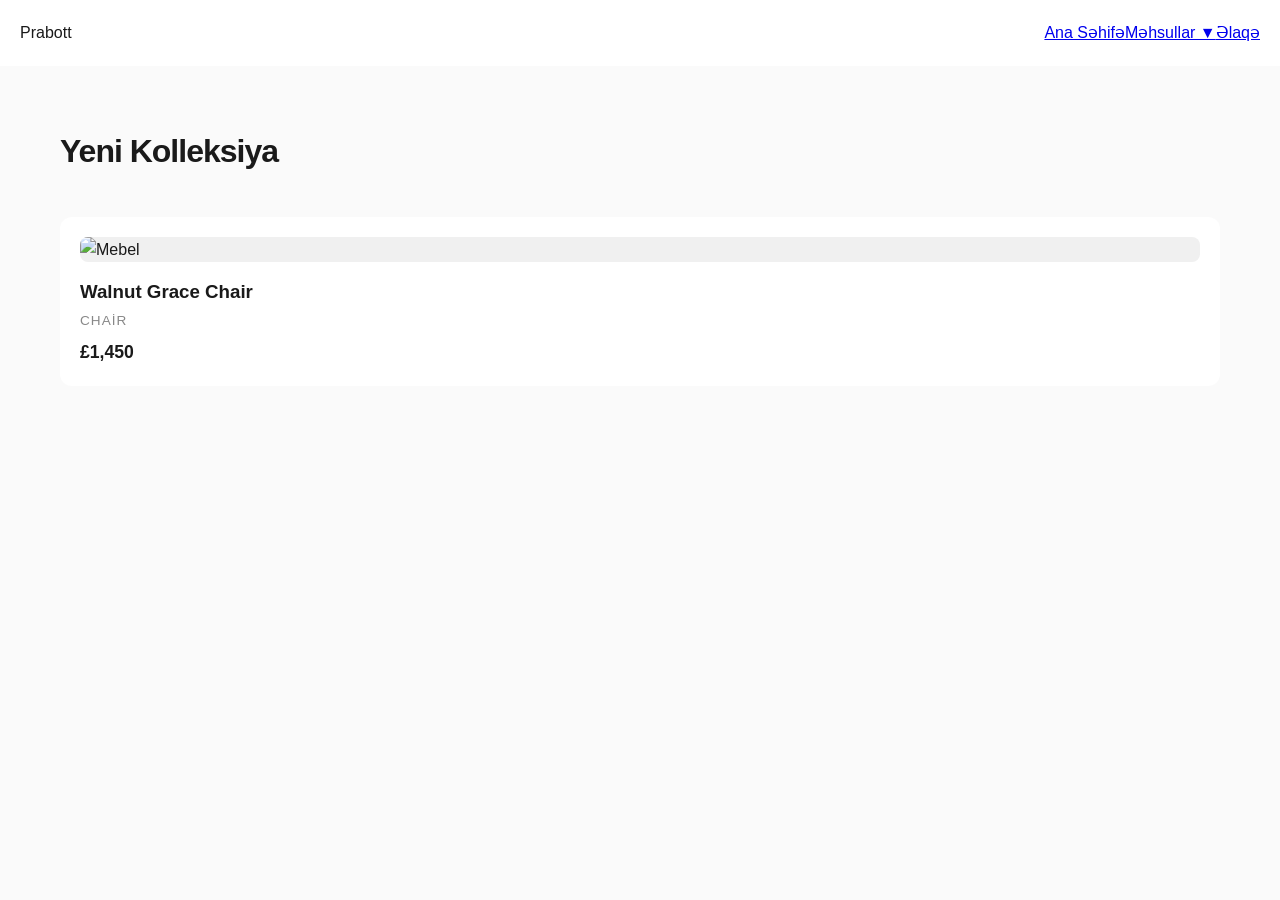
==== index.html @ a8769bb9 "mebel" ====
<!DOCTYPE html>
<html lang="az">
<head>
    <meta charset="UTF-8">
    <title>Prabott Furniture</title>
    <link rel="stylesheet" href="style.css">
</head>
<body>
<nav class="navbar">
    <div class="logo">Prabott</div>
    
    <ul class="nav-links">
        <li><a href="#">Ana Səhifə</a></li>
        
        <!-- Dropdown bölməsi -->
        <li class="dropdown">
            <a href="#" class="dropbtn">Məhsullar ▼</a>
            <div class="dropdown-content">
                <a href="#">Mətbəx Mebelləri</a>
                <a href="#">Salon Dəstləri</a>
                <a href="#">Yataq Otağı</a>
                <a href="#">Yataq Otağı</a>
                <a href="#">Yataq Otağı</a>
                <a href="#">Yataq Otağı</a>
                <a href="#">Stol və Stullar</a>
            </div>
        </li>
        
        <li><a href="#">Əlaqə</a></li>
    </ul>
</nav>
    <!-- Məhsul Bölməsi -->
    <section class="container">
        <h2 class="section-title">Yeni Kolleksiya</h2>
        <div class="product-grid">
            <div class="card">
                <div class="image-box">
                    <img src="chair.jpg" alt="Mebel">
                </div>
                <h3>Walnut Grace Chair</h3>
                <span class="category">Chair</span>
                <p class="price">£1,450</p>
            </div>
            <!-- Kartları bura əlavə et -->
        </div>
    </section>

</body>
</html>
---- style.css ----
/* Modern Reset */
* {
    margin: 0;
    padding: 0;
    box-sizing: border-box;
    font-family: 'Segoe UI', sans-serif;
}

body {
    background-color: #fafafa;
    color: #1a1a1a;
    line-height: 1.6;
}

.container {
    max-width: 1200px;
    margin: 0 auto;
    padding: 60px 20px;
}

.navbar { display: flex; justify-content: space-between; padding: 20px; background: #fff; }
.nav-links { display: flex; list-style: none; }

/* Dropdown gizlətmə */
.dropdown { position: relative; }
.dropdown-content {
    display: none; /* İlkin vəziyyətdə gizli */
    position: absolute;
    background-color: white;
    min-width: 160px;
    box-shadow: 0px 8px 16px rgba(0,0,0,0.1);
    z-index: 1;
    border-radius: 8px;
    padding: 10px 0;
}

/* Mouse gələndə açılması */
.dropdown:hover .dropdown-content { display: block; }

.dropdown-content a {
    color: black;
    padding: 10px 15px;
    display: block;
    text-decoration: none;
}

.dropdown-content a:hover { background-color: #f1f1f1; }

.section-title {
    font-size: 2rem;
    margin-bottom: 40px;
    letter-spacing: -1px;
}

/* Grid Sistemi */
.product-grid {
    display: grid;
    grid-template-columns: repeat(auto-fit, minmax(250px, 1fr));
    gap: 30px;
}

/* Məhsul Kartları */
.card {
    background: #ffffff;
    padding: 20px;
    border-radius: 12px;
    transition: transform 0.4s ease, box-shadow 0.4s ease;
}

.card:hover {
    transform: translateY(-10px);
    box-shadow: 0 20px 40px rgba(0,0,0,0.08);
}

.image-box {
    background: #f0f0f0;
    border-radius: 8px;
    overflow: hidden;
    margin-bottom: 15px;
}

.card img {
    width: 100%;
    height: 280px;
    object-fit: cover;
    transition: transform 0.5s ease;
}

.card:hover img {
    transform: scale(1.05);
}

.category {
    font-size: 0.85rem;
    color: #888;
    text-transform: uppercase;
    letter-spacing: 1px;
}

.price {
    font-weight: 700;
    font-size: 1.1rem;
    margin-top: 5px;
}
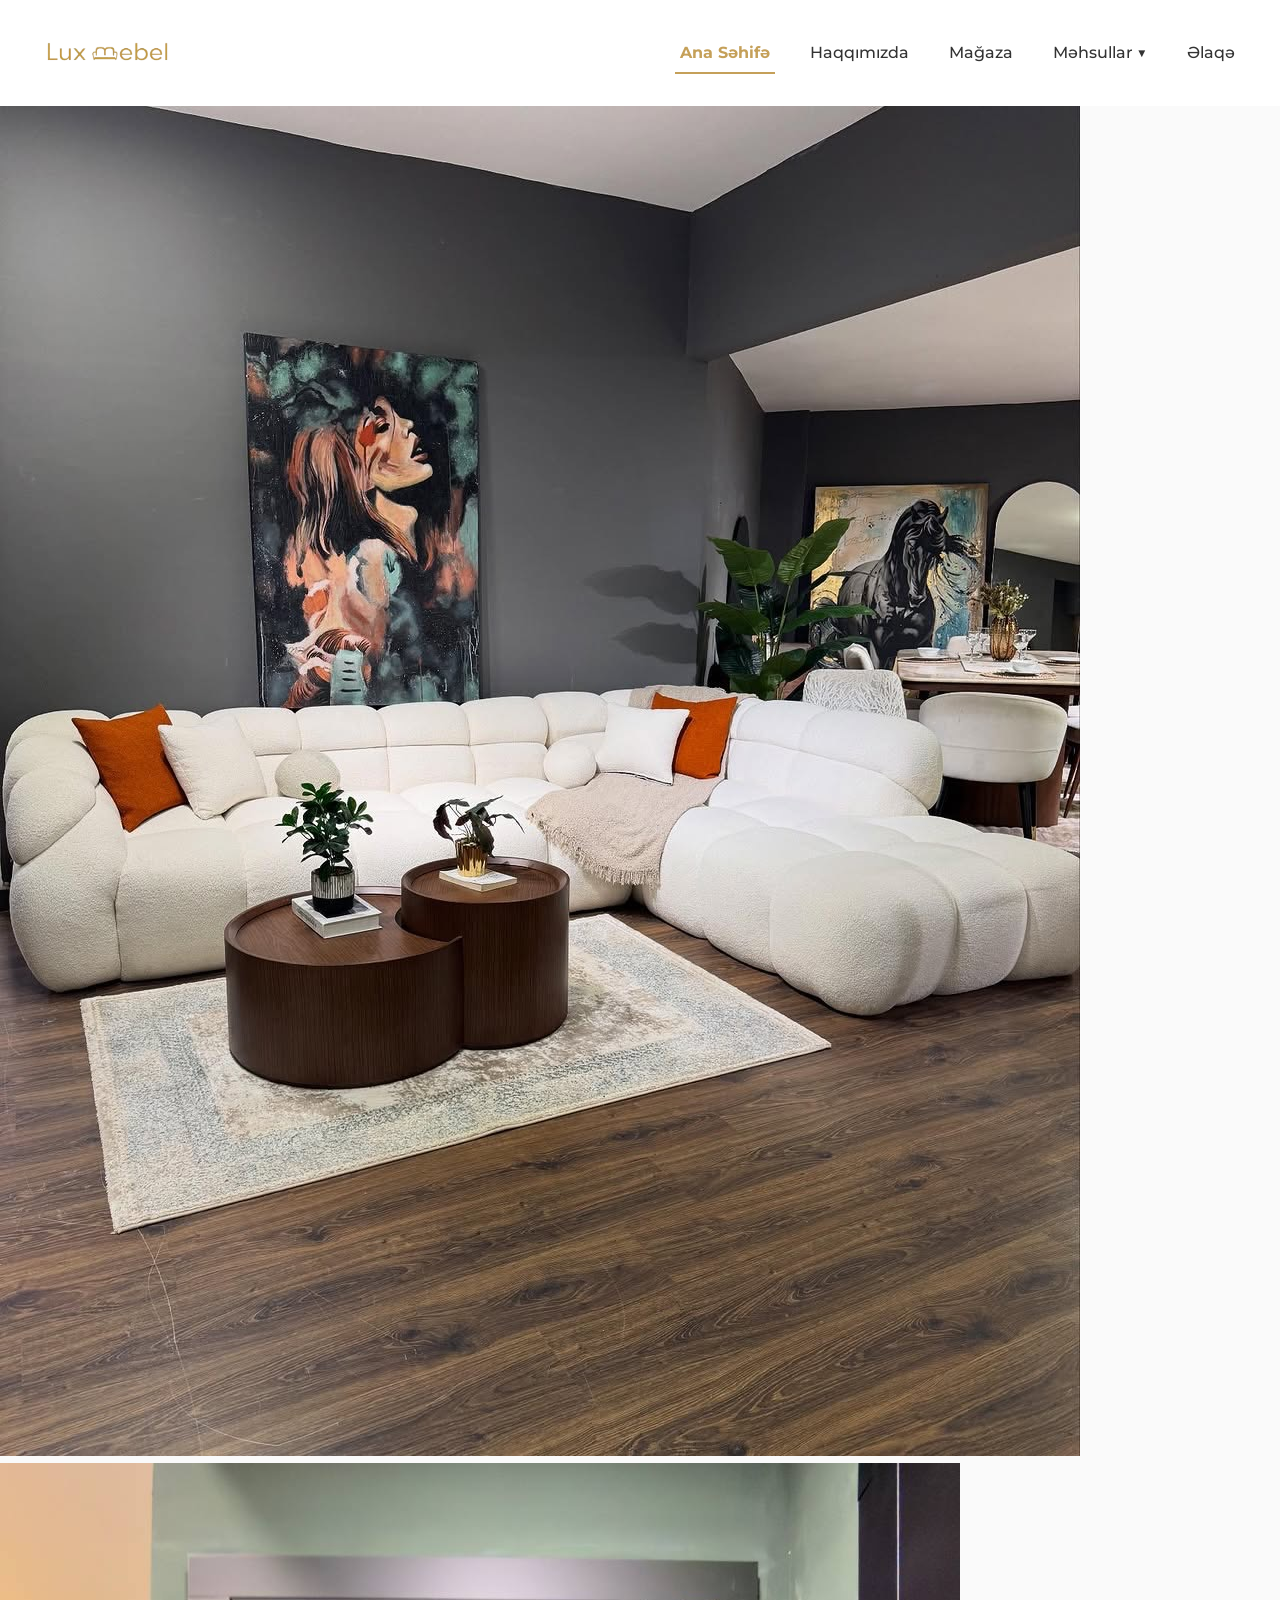
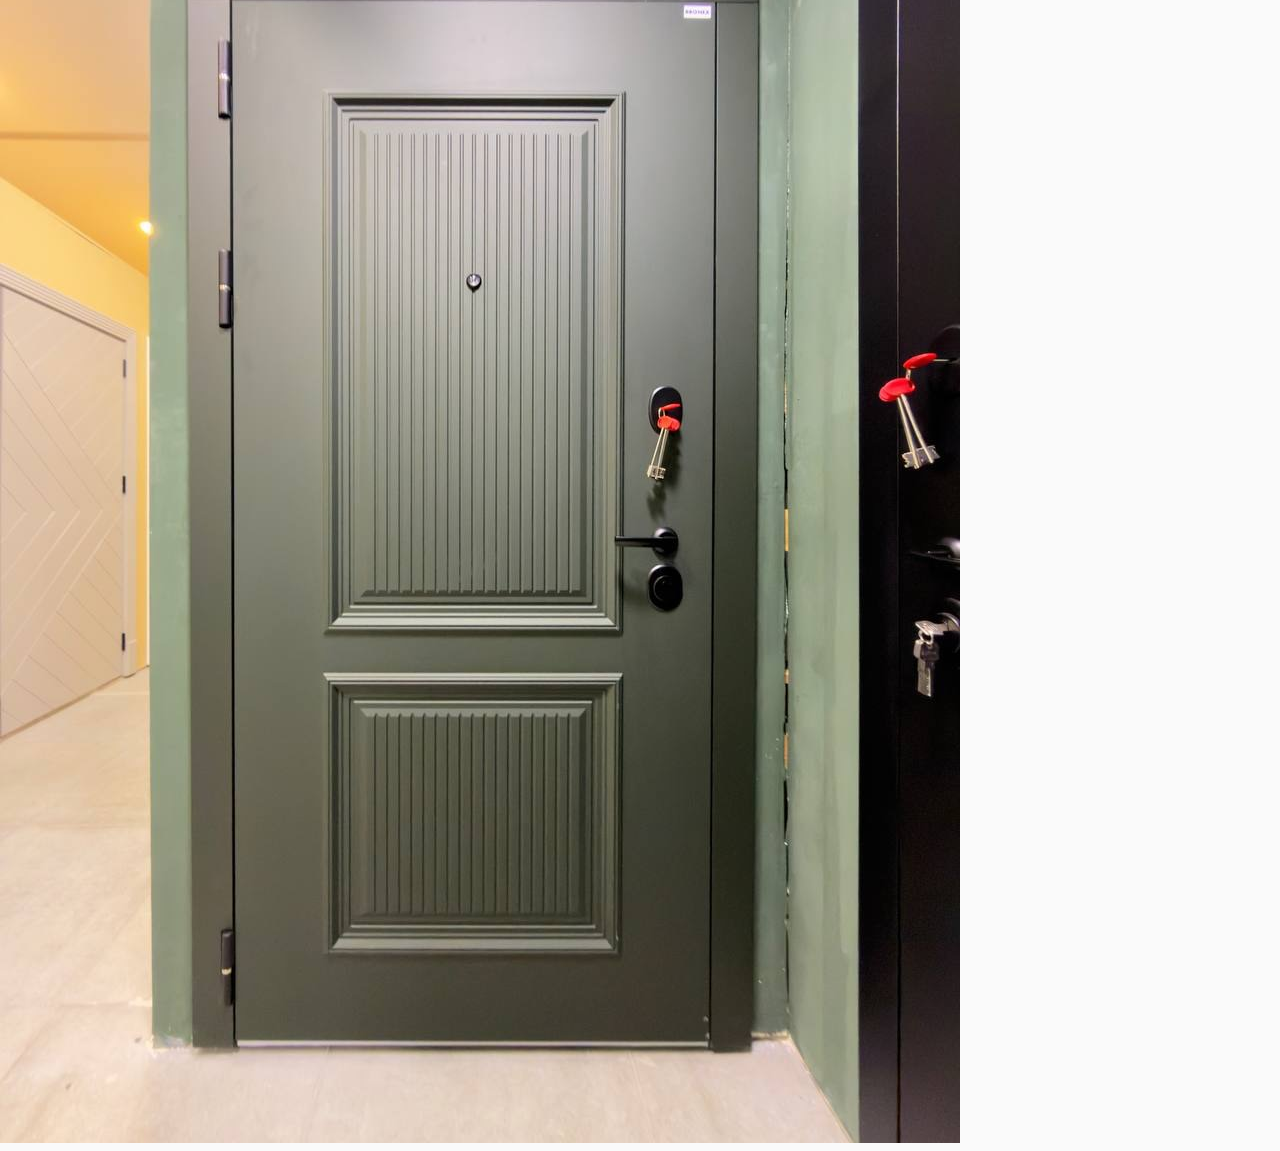
==== commit 2da213a8: "new" ====
--- a/index.html
+++ b/index.html
@@ -1,49 +1,58 @@
 <!DOCTYPE html>
 <html lang="az">
+
 <head>
     <meta charset="UTF-8">
-    <title>Prabott Furniture</title>
+    <meta name="viewport" content="width=device-width, initial-scale=1.0">
+    <title>Lukshome</title>
     <link rel="stylesheet" href="style.css">
+    <script defer src="app.js"></script>
 </head>
+
 <body>
-<nav class="navbar">
-    <div class="logo">Prabott</div>
-    
-    <ul class="nav-links">
-        <li><a href="#">Ana Səhifə</a></li>
-        
-        <!-- Dropdown bölməsi -->
-        <li class="dropdown">
-            <a href="#" class="dropbtn">Məhsullar ▼</a>
-            <div class="dropdown-content">
-                <a href="#">Mətbəx Mebelləri</a>
-                <a href="#">Salon Dəstləri</a>
-                <a href="#">Yataq Otağı</a>
-                <a href="#">Yataq Otağı</a>
-                <a href="#">Yataq Otağı</a>
-                <a href="#">Yataq Otağı</a>
-                <a href="#">Stol və Stullar</a>
-            </div>
-        </li>
-        
-        <li><a href="#">Əlaqə</a></li>
-    </ul>
-</nav>
-    <!-- Məhsul Bölməsi -->
-    <section class="container">
-        <h2 class="section-title">Yeni Kolleksiya</h2>
-        <div class="product-grid">
-            <div class="card">
-                <div class="image-box">
-                    <img src="chair.jpg" alt="Mebel">
+    <nav class="navbar">
+        <a href="index.html" class="logo-link">
+            <img src="assets/photos/logo.webp" alt="Prabott Furniture Logo">
+        </a>
+        <div class="hamburger" onclick="toggleMenuWithAnimation(this)">
+            <span class="bar"></span>
+            <span class="bar"></span>
+            <span class="bar"></span>
+        </div>
+        </div>
+        <ul class="nav-links">
+            <li><a href="index.html">Ana Səhifə</a></li>
+            <li><a href="./assets/pages/haqqimizda.html">Haqqımızda</a></li>
+            <li><a href="./assets/pages/magaza.html">Mağaza</a></li>
+
+            <!-- Məhsullar üçün dəyişdirilmiş struktur -->
+            <li class="dropdown">
+                <a href="#" class="dropbtn" onclick="toggleDropdown(this)">
+                    Məhsullar <span class="arrow">▼</span>
+                </a>
+                <div class="dropdown-content">
+                    <div class="dropdown-inner"> <!-- Bu yeni div vacibdir -->
+                        <a href="../pages/metbex.html">Mətbəx Mebelləri</a>
+                        <a href="../pages/salon.html">Salon Dəstləri</a>
+                        <a href="../pages/yataq.html">Yataq Otağı</a>
+                        <a href="../pages/stol.html">Stol və Stullar</a>
+                        <a href="../pages/qapilar.html">Qapılar</a>
+                    </div>
                 </div>
-                <h3>Walnut Grace Chair</h3>
-                <span class="category">Chair</span>
-                <p class="price">£1,450</p>
-            </div>
-            <!-- Kartları bura əlavə et -->
+            </li>
+
+            <li><a href="#">Əlaqə</a></li>
+        </ul>
+    </nav>
+
+    <!-- Slider Bölməsi -->
+    <div class="hero-slider">
+        <div class="slider-container">
+            <img src="./assets/photos/divanlar/pht17.jpg" alt="Slide 1" class="active">
+            <img src="./assets/photos/seyf_qapilar/pht15.jpg" alt="Slide 2">
         </div>
-    </section>
+    </div>
 
 </body>
+
 </html>
--- a/style.css
+++ b/style.css
@@ -1,15 +1,15 @@
-/* Modern Reset */
+@import url('https://fonts.googleapis.com/css2?family=Josefin+Sans:ital,wght@0,100..700;1,100..700&family=Montserrat:ital,wght@0,100..900;1,100..900&display=swap');
 * {
     margin: 0;
     padding: 0;
     box-sizing: border-box;
-    font-family: 'Segoe UI', sans-serif;
 }
 
 body {
     background-color: #fafafa;
     color: #1a1a1a;
     line-height: 1.6;
+    font-family: 'Montserrat', sans-serif;
 }
 
 .container {
@@ -18,87 +18,285 @@
     padding: 60px 20px;
 }
 
-.navbar { display: flex; justify-content: space-between; padding: 20px; background: #fff; }
-.nav-links { display: flex; list-style: none; }
-
-/* Dropdown gizlətmə */
-.dropdown { position: relative; }
+/* Navbar - Loqo solda, Menyular sağda */
+.navbar {
+    display: flex;
+    justify-content: space-between;
+    /* Loqo sola, hamburger sağa gedir */
+    align-items: center;
+    padding: 20px;
+    background: #fff;
+    position: relative;
+}
+
+.logo-link {
+    margin-right: auto;
+    /* Loqonu sol küncə yapışdırır */
+}
+
+.logo-link img {
+    height: 50px;
+    width: auto;
+    display: block;
+}
+
+.nav-links {
+    display: flex;
+    list-style: none;
+    gap: 30px;
+    /* Linklər arası boşluq */
+    align-items: center;
+}
+
+.nav-links li {
+    white-space: nowrap;
+    /* Yazıların alt-alta düşməsini qadağan edir */
+}
+
+.nav-links li a {
+    text-decoration: none;
+    color: #333;
+    font-weight: 500;
+    padding: 10px 5px;
+    transition: 0.3s;
+    white-space: nowrap;
+    /* Yazının alt-alta düşməsini qadağan edir */
+}
+
+/* Aktiv link stili */
+.nav-links li a.active {
+    color: #c5a059;
+    font-weight: bold;
+    border-bottom: 2px solid #c5a059;
+}
+
+/* Dropdown */
+.dropdown {
+    position: relative; /* Bu çox vacibdir */
+    width: 100%;
+    text-align: center;
+}
+
+/* .dropdown:hover .dropdown-content {
+    display: block;
+} */
 .dropdown-content {
-    display: none; /* İlkin vəziyyətdə gizli */
-    position: absolute;
-    background-color: white;
-    min-width: 160px;
-    box-shadow: 0px 8px 16px rgba(0,0,0,0.1);
-    z-index: 1;
-    border-radius: 8px;
-    padding: 10px 0;
-}
-
-/* Mouse gələndə açılması */
-.dropdown:hover .dropdown-content { display: block; }
-
+    display: none; /* İlkin vəziyyətdə yazılar yoxdur */
+    display: grid;
+    grid-template-rows: 0fr;
+    transition: grid-template-rows 0.4s ease-out;
+    overflow: hidden;
+}
+
+/* Kliklənən menyunu göstərmək üçün */
+.dropdown-content.show {
+    grid-template-rows: 1fr; /* Hündürlüyü açır */
+}
+.dropdown-inner {
+    min-height: 0;
+}
+/* Linkləri səliqəli düzürük */
 .dropdown-content a {
-    color: black;
-    padding: 10px 15px;
     display: block;
-    text-decoration: none;
-}
-
-.dropdown-content a:hover { background-color: #f1f1f1; }
-
-.section-title {
-    font-size: 2rem;
-    margin-bottom: 40px;
-    letter-spacing: -1px;
-}
-
-/* Grid Sistemi */
+    width: 100%;
+    padding: 10px;
+    text-align: center;
+    box-sizing: border-box; /* Padding-in genişliyi pozmasının qarşısını alır */
+}
+
+/* İkonun hər iki tərəfə animasiyası */
+.arrow {
+    display: inline-block;
+    transition: transform 0.4s ease;
+}
+
+.arrow.rotate {
+    transform: rotate(180deg);
+}
+
+.rotate {
+    transform: rotate(180deg);
+}
+
+@keyframes fadeIn {
+    from { opacity: 0; transform: translateY(-10px); }
+    to { opacity: 1; transform: translateY(0); }
+}
+
+.dropdown-content a:hover {
+    background-color: #f8f8f8;
+    color: #c5a059;
+}
+
+/* Məhsullar və Kartlar */
 .product-grid {
     display: grid;
-    grid-template-columns: repeat(auto-fit, minmax(250px, 1fr));
+    grid-template-columns: repeat(auto-fit, minmax(280px, 1fr));
     gap: 30px;
 }
 
-/* Məhsul Kartları */
 .card {
     background: #ffffff;
     padding: 20px;
     border-radius: 12px;
-    transition: transform 0.4s ease, box-shadow 0.4s ease;
+    transition: 0.4s;
+    border: 1px solid #eee;
 }
 
 .card:hover {
     transform: translateY(-10px);
-    box-shadow: 0 20px 40px rgba(0,0,0,0.08);
-}
-
-.image-box {
-    background: #f0f0f0;
-    border-radius: 8px;
-    overflow: hidden;
-    margin-bottom: 15px;
+    box-shadow: 0 10px 20px rgba(0, 0, 0, 0.05);
 }
 
 .card img {
     width: 100%;
-    height: 280px;
+    height: 250px;
     object-fit: cover;
-    transition: transform 0.5s ease;
-}
-
-.card:hover img {
-    transform: scale(1.05);
-}
-
-.category {
-    font-size: 0.85rem;
-    color: #888;
-    text-transform: uppercase;
-    letter-spacing: 1px;
-}
-
-.price {
-    font-weight: 700;
-    font-size: 1.1rem;
-    margin-top: 5px;
-}+    border-radius: 8px;
+}
+
+.hamburger {
+    display: inline-block;
+    /* Kompüterdə gizli */
+    cursor: pointer;
+    z-index: 1001;
+}
+.hamburger.active .bar:nth-child(2) {
+    opacity: 0; /* Ortadakı xətt yox olur */
+}
+
+.hamburger.active .bar:nth-child(1) {
+    transform: translateY(9px) rotate(45deg); /* Birinci xətt dönür */
+}
+
+.hamburger.active .bar:nth-child(3) {
+    transform: translateY(-9px) rotate(-45deg); /* Üçüncü xətt dönür */
+}
+.nav-links {
+    display: none;
+    position: absolute;
+    top: 70px;
+    right: 0; /* Sağdan açılmasını təmin edir */
+    width: 250px;
+    background: white;
+    padding: 20px;
+    flex-direction: column;
+    box-shadow: -5px 5px 10px rgba(0,0,0,0.1);
+    z-index: 1000;
+}
+
+.nav-links.active {
+    display: flex;
+}
+.bar {
+    display: block;
+    width: 30px;
+    height: 3px;
+    margin: 6px auto;
+    background-color: #c5a059; /* Sənin loqonun rəngi */
+    transition: all 0.3s ease-in-out;
+}
+
+/* RESPONSIVE DİZAYN */
+@media (max-width: 900px) {
+    .navbar {
+        padding: 15px 2%;
+    }
+
+    .nav-links {
+        gap: 15px;
+    }
+}
+
+@media (max-width: 992px) {
+    .product-grid {
+        grid-template-columns: repeat(2, 1fr);
+    }
+}
+
+@media (max-width: 768px) {
+   .navbar {
+        display: flex;
+        justify-content: space-between;
+        align-items: center;
+        padding: 15px 20px;
+    }
+
+    /* Loqonun yerini tənzimləyir */
+    .logo-link {
+        margin-right: auto;
+    }
+
+    .hamburger {
+        display: block;
+        margin-left: auto;
+        cursor: pointer;
+    }
+
+    .nav-links {
+        display: none; 
+        position: absolute;
+        top: 60px;
+        right: 0;
+        width: 100%;
+        background: white;
+        flex-direction: column;
+        text-align: center;
+        padding: 20px 0;
+        box-shadow: 0 5px 10px rgba(0,0,0,0.1);
+    }
+
+    /* JS ilə aktiv olduqda görünür */
+    .nav-links.active {
+        display: flex;
+    }
+    .dropdown-content {
+        position: relative; /* Mobil rejimdə alt-alta düzülür */
+        width: 100%;
+        background: none;
+        box-shadow: none;
+    }
+}
+@media (min-width: 769px) {
+    .hamburger {
+        display: none;
+    }
+    .nav-links {
+        display: flex !important;
+        position: static;
+        box-shadow: none;
+        flex-direction: row;
+        width: auto;
+    }
+    .dropdown {
+        position: relative;
+    }
+
+    .dropdown-content {
+        position: absolute; /* Desktopda açılan menyu üçün əsasdır */
+        top: 100%;
+        left: 0;
+        display: none; /* İlkin vəziyyətdə gizli */
+        background: #fff;
+        box-shadow: 0 8px 16px rgba(0,0,0,0.1);
+        min-width: 200px;
+        z-index: 1000;
+    }
+
+    .dropdown-content.show {
+        display: block !important;
+    }
+}
+/* responsive desing */
+
+@media (max-width: 992px) {
+    .product-grid {
+        grid-template-columns: repeat(2, 1fr);
+        /* 2 sütunlu grid */
+        gap: 20px;
+    }
+
+    .navbar {
+        padding: 20px;
+    }
+}
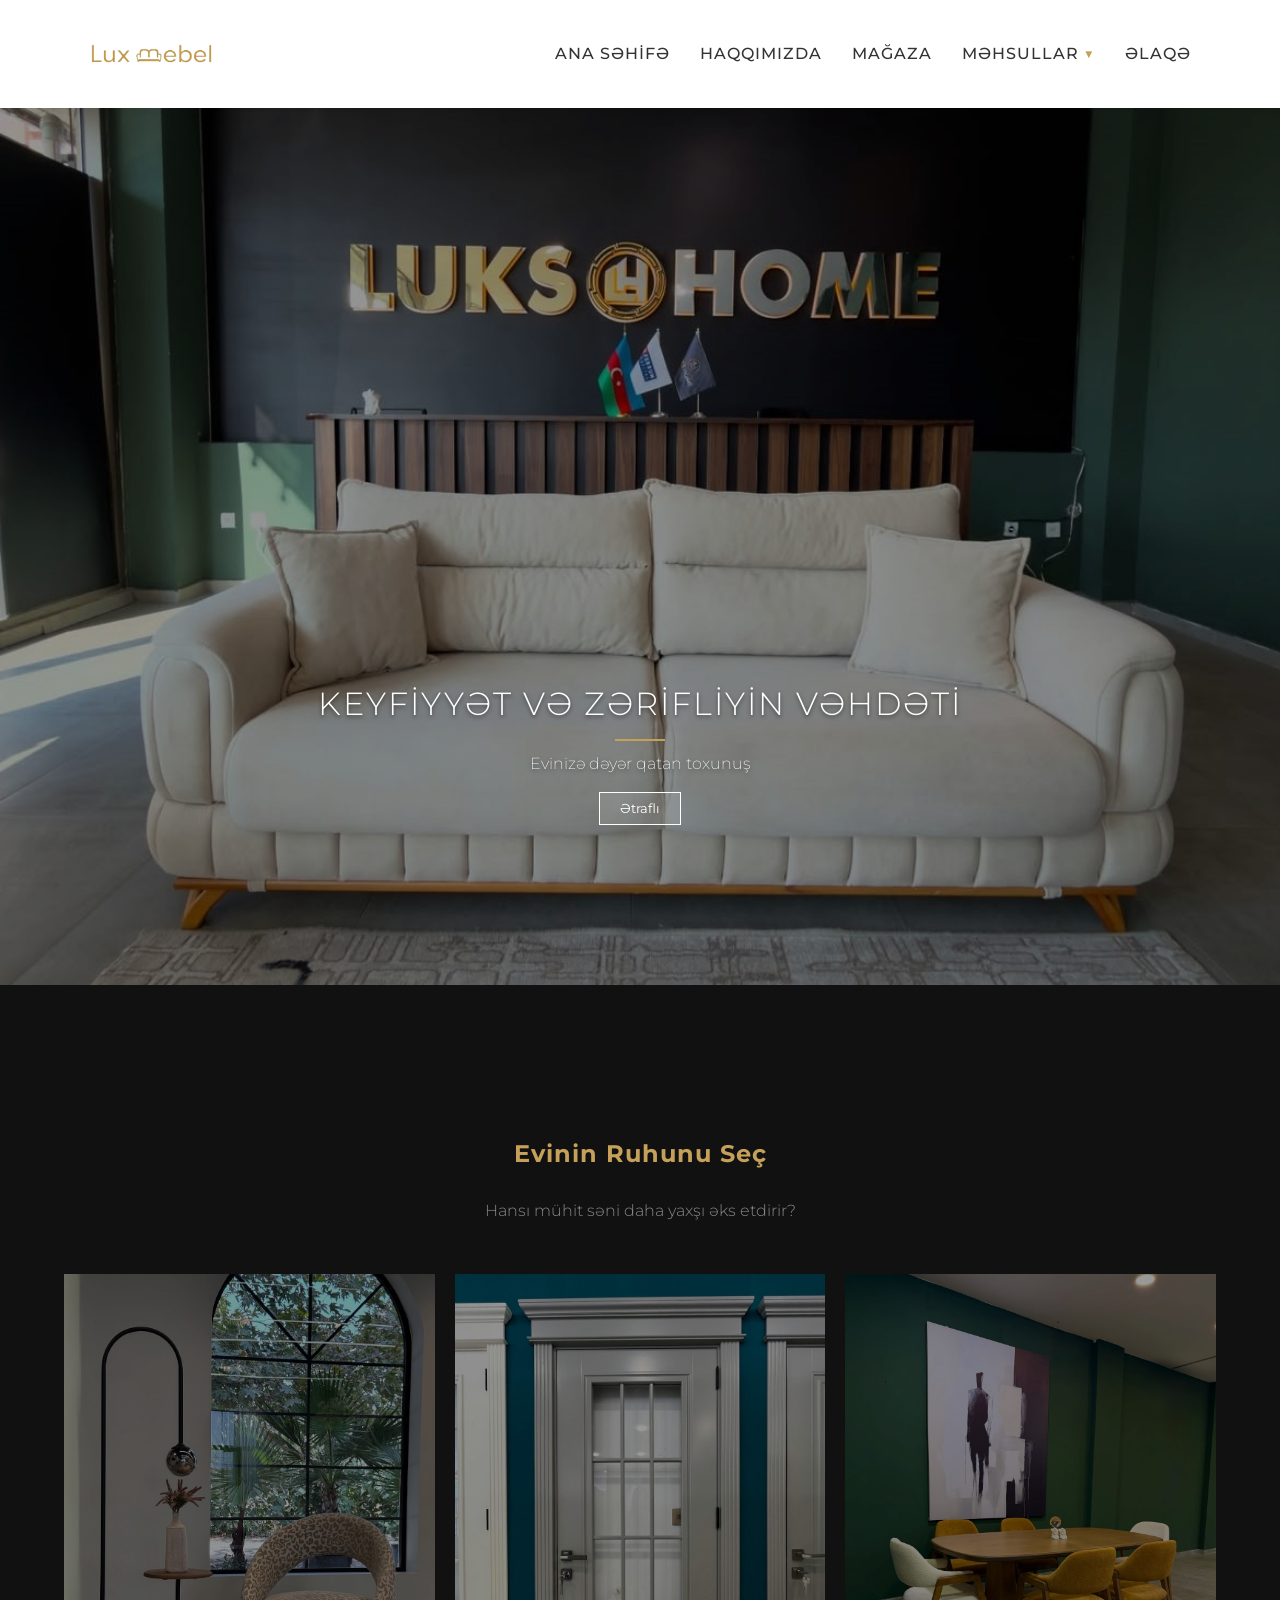
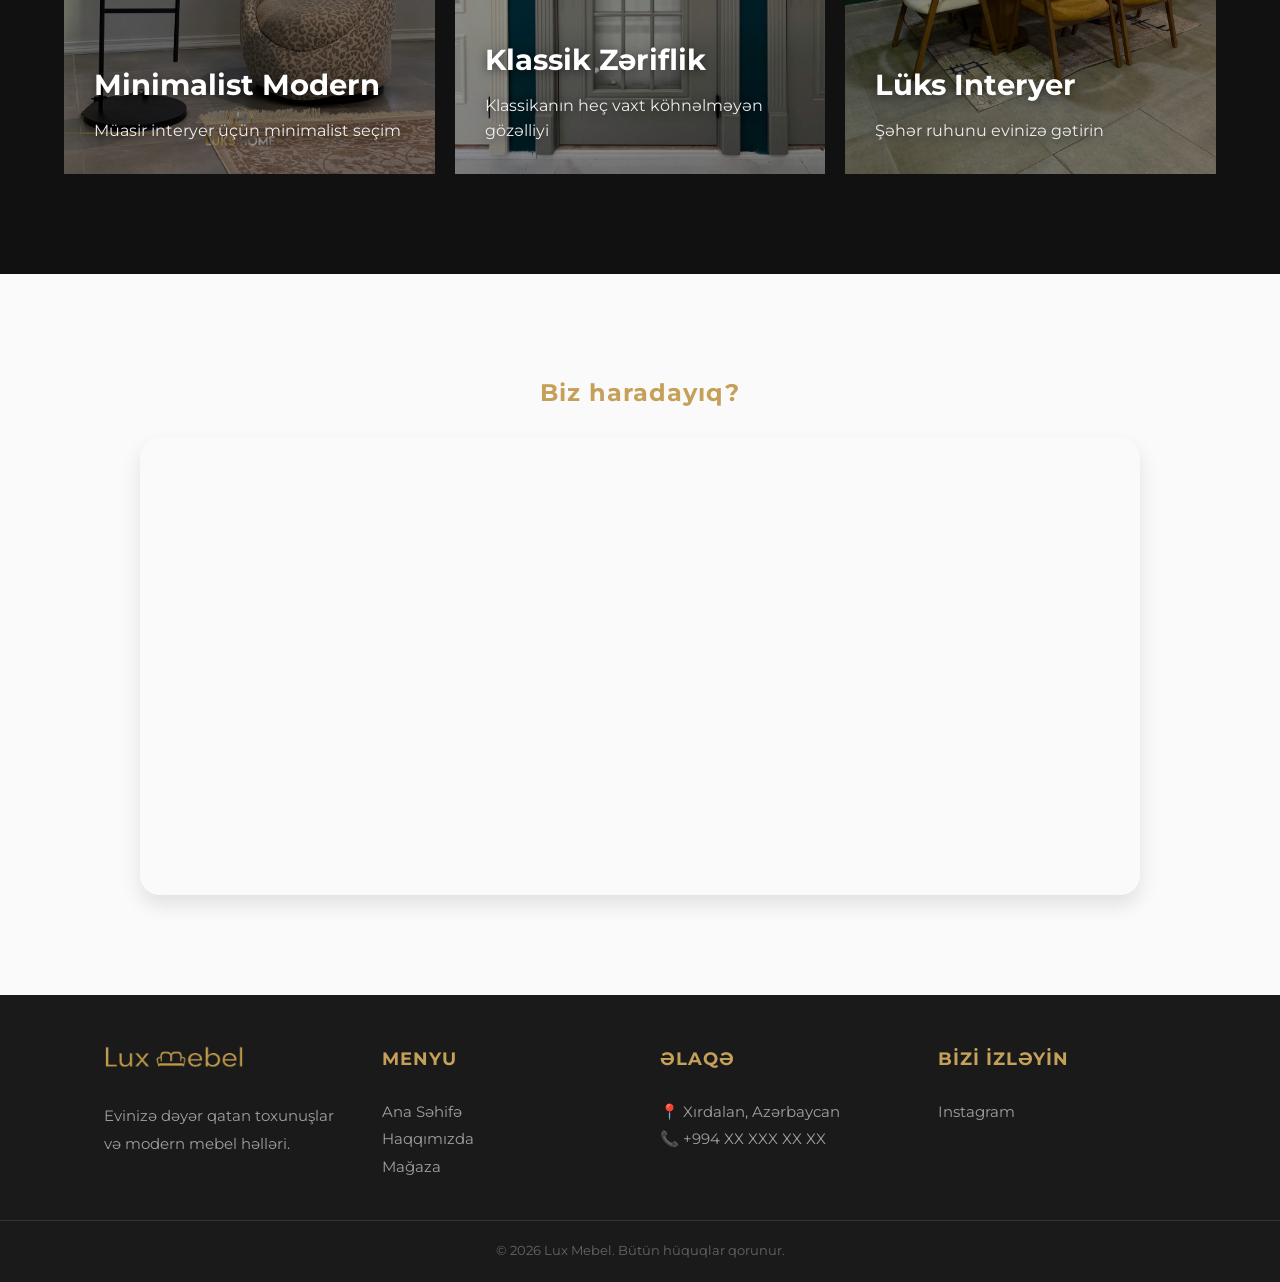
==== commit c3e672a7: "new17iyul" ====
--- a/index.html
+++ b/index.html
@@ -11,47 +11,139 @@
 
 <body>
     <nav class="navbar">
-        <a href="index.html" class="logo-link">
-            <img src="assets/photos/logo.webp" alt="Prabott Furniture Logo">
-        </a>
-        <div class="hamburger" onclick="toggleMenuWithAnimation(this)">
-            <span class="bar"></span>
-            <span class="bar"></span>
-            <span class="bar"></span>
+        <div class="container navbar-content">
+            <!-- Logo -->
+            <a href="../../index.html" class="logo-link">
+                <img src="./assets/photos/logo.webp" alt="Prabott Furniture Logo">
+            </a>
+
+            <!-- Menyu Linkləri -->
+            <ul class="nav-links">
+                <li><a href="index.html">Ana Səhifə</a></li>
+                <li><a href="./assets/pages/haqqimizda.html">Haqqımızda</a></li>
+                <li><a href="./assets/pages/magaza.html">Mağaza</a></li>
+                <li class="dropdown">
+                    <a href="#" class="dropbtn" onclick="toggleDropdown(this)">
+                        Məhsullar <span class="arrow">▼</span>
+                    </a>
+                    <div class="dropdown-content">
+                        <div class="dropdown-inner">
+                            <a href="./assets/pages/magaza.html">Salon Dəstləri</a>
+                            <a href="./assets/pages/magaza.html">Stol və Stullar</a>
+                            <a href="./assets/pages/magaza.html">Qapılar</a>
+                        </div>
+                    </div>
+                </li>
+                <li><a href="#">Əlaqə</a></li>
+            </ul>
+
+            <!-- Hamburger Menyu -->
+            <div class="hamburger" onclick="toggleMenu(this)">
+                <span class="bar"></span>
+                <span class="bar"></span>
+                <span class="bar"></span>
+            </div>
         </div>
-        </div>
-        <ul class="nav-links">
-            <li><a href="index.html">Ana Səhifə</a></li>
-            <li><a href="./assets/pages/haqqimizda.html">Haqqımızda</a></li>
-            <li><a href="./assets/pages/magaza.html">Mağaza</a></li>
-
-            <!-- Məhsullar üçün dəyişdirilmiş struktur -->
-            <li class="dropdown">
-                <a href="#" class="dropbtn" onclick="toggleDropdown(this)">
-                    Məhsullar <span class="arrow">▼</span>
-                </a>
-                <div class="dropdown-content">
-                    <div class="dropdown-inner"> <!-- Bu yeni div vacibdir -->
-                        <a href="../pages/metbex.html">Mətbəx Mebelləri</a>
-                        <a href="../pages/salon.html">Salon Dəstləri</a>
-                        <a href="../pages/yataq.html">Yataq Otağı</a>
-                        <a href="../pages/stol.html">Stol və Stullar</a>
-                        <a href="../pages/qapilar.html">Qapılar</a>
-                    </div>
-                </div>
-            </li>
-
-            <li><a href="#">Əlaqə</a></li>
-        </ul>
     </nav>
 
-    <!-- Slider Bölməsi -->
+
     <div class="hero-slider">
         <div class="slider-container">
-            <img src="./assets/photos/divanlar/pht17.jpg" alt="Slide 1" class="active">
-            <img src="./assets/photos/seyf_qapilar/pht15.jpg" alt="Slide 2">
+            <img src="./assets/photos/background_phts/pht24.jpg" alt="Slide">
+
+            <div class="hero-text">
+                <h1>Keyfiyyət və zərifliyin vəhdəti</h1>
+                <div class="divider"></div> <!-- Yazı ilə mətn arasında xətt -->
+                <p>Evinizə dəyər qatan toxunuş</p>
+                <button class="hero-btn" onclick="window.location.href='./assets/pages/magaza.html'">Ətraflı</button>
+            </div>
         </div>
     </div>
+
+
+    <section class="style-guide">
+        <h2 class="section-title">Evinin Ruhunu Seç</h2>
+        <p class="section-subtitle">Hansı mühit səni daha yaxşı əks etdirir?</p>
+
+        <div class="style-grid">
+            <!-- Minimalist Modern -->
+            <div class="style-card">
+                <img src="./assets/photos/divanlar/pht32.jpg" alt="Minimalist Mebel">
+                <div class="content">
+                    <h3>Minimalist Modern</h3>
+                    <p>Müasir interyer üçün minimalist seçim</p>
+                </div>
+            </div>
+
+            <!-- Klassik Zəriflik -->
+            <div class="style-card">
+                <img src="./assets/photos/qapilar/pht6.jpg" alt="Klassik Mebel">
+                <div class="content">
+                    <h3>Klassik Zəriflik</h3>
+                    <p>Klassikanın heç vaxt köhnəlməyən gözəlliyi</p>
+                </div>
+            </div>
+
+            <!-- Loft & Industrial -->
+            <div class="style-card">
+                <img src="./assets/photos/stol_stul/pht1.jpg" alt="Loft Mebel">
+                <div class="content">
+                    <h3>Lüks Interyer</h3>
+                    <p>Şəhər ruhunu evinizə gətirin</p>
+                </div>
+            </div>
+        </div>
+    </section>
+
+    <section class="map-section">
+        <h2 class="section-title">Biz haradayıq?</h2>
+        <div class="map-container">
+            <iframe
+                src="https://www.google.com/maps/embed?pb=!1m18!1m12!1m3!1d3036.012586071477!2d49.7499887!3d40.4460217!2m3!1f0!2f0!3f0!3m2!1i1024!2i768!4f13.1!3m3!1m2!1s0x403087e63eff7283%3A0x799510b503e85842!2sLukshome!5e0!3m2!1sen!2saz!4v1690000000000!5m2!1sen!2saz"
+                width="100%" height="450" style="border:0;" allowfullscreen="" loading="lazy"></iframe>
+        </div>
+    </section>
+
+    <footer class="footer">
+        <div class="footer-container">
+            <!-- 1. Loqo və Şüar -->
+            <div class="footer-col">
+                <img src="./assets/photos/logo.webp" alt="Lux Mebel" class="footer-logo">
+                <p>Evinizə dəyər qatan toxunuşlar və modern mebel həlləri.</p>
+            </div>
+
+            <!-- 2. Linklər -->
+            <div class="footer-col">
+                <h3>Menyu</h3>
+                <ul>
+                    <li><a href="index.html">Ana Səhifə</a></li>
+                    <li><a href="./assets/pages/haqqimizda.html">Haqqımızda</a></li>
+                    <li><a href="./assets/pages/magaza.html">Mağaza</a></li>
+                </ul>
+            </div>
+
+            <!-- 3. Əlaqə -->
+            <div class="footer-col">
+                <h3>Əlaqə</h3>
+                <p>📍 Xırdalan, Azərbaycan</p>
+                <p>📞 +994 XX XXX XX XX</p>
+            </div>
+
+            <!-- 4. Sosial -->
+            <div class="footer-col">
+                <h3>Bizi izləyin</h3>
+                <div class="social-icons">
+                    <a href="https://www.instagram.com/lukshome.az/">Instagram</a>
+                </div>
+            </div>
+        </div>
+        <div class="footer-bottom">
+            <p>&copy; <span id="current-year"></span> Lux Mebel. Bütün hüquqlar qorunur.</p>
+        </div>
+        <script>
+            document.getElementById("current-year").textContent = new Date().getFullYear();
+        </script>
+    </footer>
 
 </body>
 
--- a/style.css
+++ b/style.css
@@ -1,56 +1,69 @@
 @import url('https://fonts.googleapis.com/css2?family=Josefin+Sans:ital,wght@0,100..700;1,100..700&family=Montserrat:ital,wght@0,100..900;1,100..900&display=swap');
+
 * {
+    box-sizing: border-box;
     margin: 0;
     padding: 0;
-    box-sizing: border-box;
+    font-family: 'Montserrat', sans-serif;
+}
+
+.container {
+    max-width: 1200px;
+    margin: 0 auto;
+    padding: 0 15px;
 }
 
 body {
     background-color: #fafafa;
     color: #1a1a1a;
     line-height: 1.6;
-    font-family: 'Montserrat', sans-serif;
-}
-
-.container {
-    max-width: 1200px;
-    margin: 0 auto;
-    padding: 60px 20px;
 }
 
 /* Navbar - Loqo solda, Menyular sağda */
 .navbar {
+    width: 100%;
+    background: #fff;
+    padding: 20px 5%;
+    /* Yanlardan 5% boşluq buraxmaq dizaynı dərhal təmiz göstərir */
+    box-shadow: 0 2px 10px rgba(0, 0, 0, 0.05);
+    position: relative;
+    z-index: 9999;
+}
+
+.navbar-content {
     display: flex;
     justify-content: space-between;
-    /* Loqo sola, hamburger sağa gedir */
+    /* Loqo sola, menyu sağa */
     align-items: center;
-    padding: 20px;
-    background: #fff;
-    position: relative;
+}
+
+.navbar .container {
+    display: flex !important;
+    justify-content: space-between !important;
+    /* Loqo sola, hamburger sağa */
+    align-items: center !important;
+    width: 100%;
+    padding: 0 0px;
 }
 
 .logo-link {
     margin-right: auto;
-    /* Loqonu sol küncə yapışdırır */
+    /* Bunu sıfırlayırıq */
 }
 
 .logo-link img {
     height: 50px;
-    width: auto;
-    display: block;
+    margin-top: 10px;
 }
 
 .nav-links {
     display: flex;
     list-style: none;
-    gap: 30px;
-    /* Linklər arası boşluq */
-    align-items: center;
+    gap: 20px;
 }
 
 .nav-links li {
     white-space: nowrap;
-    /* Yazıların alt-alta düşməsini qadağan edir */
 }
 
 .nav-links li a {
@@ -58,60 +71,75 @@
     color: #333;
     font-weight: 500;
     padding: 10px 5px;
+    letter-spacing: 1px;
+    text-transform: uppercase;
     transition: 0.3s;
-    white-space: nowrap;
-    /* Yazının alt-alta düşməsini qadağan edir */
-}
-
-/* Aktiv link stili */
+}
+
 .nav-links li a.active {
-    color: #c5a059;
-    font-weight: bold;
-    border-bottom: 2px solid #c5a059;
-}
-
-/* Dropdown */
+    color: #c5a059 !important;
+    border-bottom: 1px solid #c5a059 !important;
+    /* 2px yerinə 1px et, daha zərifdir */
+    padding-bottom: 5px;
+}
+
 .dropdown {
-    position: relative; /* Bu çox vacibdir */
-    width: 100%;
+    position: relative;
+    display: inline-block;
+}
+
+
+.dropdown-content {
+    display: block;
+    position: absolute;
+    left: 50%;
+    transform: translateX(-50%);
+    top: 100%;
+    width: 200px;
+    max-height: 0;
+    overflow: hidden;
+    transition: max-height 0.4s ease-in-out;
+    background: #fff;
+    box-shadow: 0 8px 16px rgba(0, 0, 0, 0.1);
+    z-index: 1000;
+    border-radius: 0 0 8px 8px;
+    padding: 0;
     text-align: center;
-}
-
-/* .dropdown:hover .dropdown-content {
-    display: block;
-} */
-.dropdown-content {
-    display: none; /* İlkin vəziyyətdə yazılar yoxdur */
-    display: grid;
-    grid-template-rows: 0fr;
-    transition: grid-template-rows 0.4s ease-out;
-    overflow: hidden;
 }
 
 /* Kliklənən menyunu göstərmək üçün */
 .dropdown-content.show {
-    grid-template-rows: 1fr; /* Hündürlüyü açır */
-}
+    grid-template-rows: 1fr;
+    max-height: 300px;
+    /* Klikləyəndə hündürlüyü açır */
+}
+
 .dropdown-inner {
     min-height: 0;
-}
+    /* Bu, içindəki elementlərin görünməsi üçün vacibdir */
+}
+
 /* Linkləri səliqəli düzürük */
 .dropdown-content a {
     display: block;
-    width: 100%;
-    padding: 10px;
-    text-align: center;
-    box-sizing: border-box; /* Padding-in genişliyi pozmasının qarşısını alır */
+    padding: 12px 10px;
+    text-decoration: none;
+    color: #333;
+    font-size: 15px;
+    /* Padding-in genişliyi pozmasının qarşısını alır */
 }
 
 /* İkonun hər iki tərəfə animasiyası */
 .arrow {
     display: inline-block;
     transition: transform 0.4s ease;
+    /* Hərəkətin hamar olması üçün */
+    color: #c5a059;
 }
 
 .arrow.rotate {
     transform: rotate(180deg);
+    /* 180 dərəcə fırlanması üçün */
 }
 
 .rotate {
@@ -119,14 +147,227 @@
 }
 
 @keyframes fadeIn {
-    from { opacity: 0; transform: translateY(-10px); }
-    to { opacity: 1; transform: translateY(0); }
+    from {
+        opacity: 0;
+        transform: translateY(-10px);
+    }
+
+    to {
+        opacity: 1;
+        transform: translateY(0);
+    }
 }
 
 .dropdown-content a:hover {
     background-color: #f8f8f8;
     color: #c5a059;
 }
+
+/* header son */
+
+/* slider start */
+.hero-slider {
+    width: 100%;
+    /* Sabit hündürlüyü silirik, şəklin öz hündürlüyünü alması üçün */
+    padding: 0;
+    margin: 0;
+    background: transparent !important;
+}
+
+.slider-container {
+    position: relative;
+    width: 100%;
+    height: auto;
+}
+
+.slider-container::before {
+    content: "";
+    position: absolute;
+    top: 0;
+    left: 0;
+    width: 100%;
+    height: 100%;
+    background: rgba(0, 0, 0, 0.4);
+    /* 40% tündlük */
+    pointer-events: none;
+}
+
+.hero-text {
+    position: absolute;
+    top: 65%;
+    /* Divanın üst hissəsinə tam otursun */
+    left: 50%;
+    transform: translateX(-50%);
+    text-align: center;
+    color: #ffffff;
+    width: 80%;
+    text-shadow: 0 2px 4px rgba(0, 0, 0, 0.5);
+}
+
+.hero-text h1 {
+    font-size: 1.2rem;
+    /* Daha kiçik və zərif */
+    font-weight: 300;
+    letter-spacing: 2px;
+    /* Hərflərarası məsafə daha modern göstərir */
+    text-transform: uppercase;
+    margin-bottom: 5px;
+}
+
+.hero-text p {
+    font-size: 0.8rem;
+    font-weight: 200;
+    margin-bottom: 15px;
+}
+
+/* Xətt */
+.divider {
+    width: 50px;
+    height: 2px;
+    background-color: #c5a059;
+    margin: 10px auto;
+}
+
+
+/* Düymə */
+.hero-btn {
+    padding: 8px 20px;
+    background: rgba(255, 255, 255, 0.1);
+    border: 1px solid white;
+    color: white;
+    cursor: pointer;
+    font-size: 0.8rem;
+    transition: 0.3s;
+}
+
+.hero-btn:hover {
+    background: #c5a059;
+    border-color: #c5a059;
+}
+
+.hero-text h1 {
+    font-size: 2rem;
+    margin: 0;
+}
+
+.hero-text p {
+    font-size: 1rem;
+    margin-top: 10px;
+}
+
+/* Şəklin özü */
+.slider-container img {
+    width: 100%;
+    height: auto;
+    /* Şəklin nisbətini (aspect ratio) qoruyur */
+    display: block;
+    /* Altındakı boşluqları aradan qaldırır */
+}
+
+.slider-container img.active {
+    opacity: 1;
+}
+
+/* Hər şəkil üçün gecikmə (delay) vaxtı */
+.slider-container img:nth-child(1) {
+    animation-delay: 0s;
+}
+
+.slider-container img:nth-child(2) {
+    animation-delay: 4s;
+}
+
+.slider-container img:nth-child(3) {
+    animation-delay: 8s;
+}
+
+.slider-container img:nth-child(4) {
+    animation-delay: 12s;
+}
+
+@keyframes fadeSlider {
+    0% {
+        opacity: 0;
+    }
+
+    10% {
+        opacity: 1;
+    }
+
+    25% {
+        opacity: 1;
+    }
+
+    35% {
+        opacity: 0;
+    }
+
+    100% {
+        opacity: 0;
+    }
+}
+
+/* Yazıların stili */
+.hero-content {
+    position: absolute;
+    top: 50%;
+    left: 50%;
+    transform: translate(-50%, -50%);
+    text-align: center;
+    color: white;
+    z-index: 5;
+    text-shadow: 2px 2px 4px rgba(0, 0, 0, 0.5);
+}
+
+.slider-container img {
+    object-fit: cover;
+    /* Bu, şəkli kəsib konteyneri doldurur */
+}
+
+/* slider son */
+
+/* main section */
+section {
+    padding: 50px 0;
+}
+
+.hero-main {
+    position: relative;
+    width: 100%;
+    height: 500px;
+}
+
+.hero-image {
+    width: 100%;
+    height: 100%;
+    object-fit: cover;
+}
+
+/* Yazıların yerini tənzimləmək */
+.hero-overlay {
+    position: absolute;
+    top: 50%;
+    left: 10%;
+    transform: translateY(-50%);
+    background: rgba(0, 0, 0, 0.4);
+    padding: 30px;
+    border-radius: 8px;
+    color: #fff;
+}
+
+.cta-button {
+    display: inline-block;
+    margin-top: 15px;
+    background-color: #c5a059;
+    color: white;
+    padding: 12px 25px;
+    text-decoration: none;
+    border-radius: 5px;
+}
+
+/* main section son */
+
+
 
 /* Məhsullar və Kartlar */
 .product-grid {
@@ -135,67 +376,304 @@
     gap: 30px;
 }
 
+.gallery-grid {
+    display: grid;
+    grid-template-columns: repeat(auto-fit, minmax(300px, 1fr));
+    gap: 20px;
+    margin-top: 30px;
+}
+
 .card {
-    background: #ffffff;
-    padding: 20px;
-    border-radius: 12px;
-    transition: 0.4s;
-    border: 1px solid #eee;
-}
-
-.card:hover {
-    transform: translateY(-10px);
-    box-shadow: 0 10px 20px rgba(0, 0, 0, 0.05);
+    flex: 1 1 300px;
+    /* Hər kart ən az 300px yer tutacaq */
 }
 
 .card img {
     width: 100%;
-    height: 250px;
+    height: 300px;
     object-fit: cover;
+    /* Şəkillərin kəsilmədən düzgün oturması üçün */
     border-radius: 8px;
 }
 
 .hamburger {
-    display: inline-block;
-    /* Kompüterdə gizli */
+    margin-left: auto;
+    /* Hamburgeri sağa itələyir */
     cursor: pointer;
-    z-index: 1001;
-}
+    display: block;
+}
+
 .hamburger.active .bar:nth-child(2) {
-    opacity: 0; /* Ortadakı xətt yox olur */
+    opacity: 0;
+    /* Ortadakı xətt yox olur */
 }
 
 .hamburger.active .bar:nth-child(1) {
-    transform: translateY(9px) rotate(45deg); /* Birinci xətt dönür */
+    transform: translateY(9px) rotate(45deg);
+    /* Birinci xətt dönür */
 }
 
 .hamburger.active .bar:nth-child(3) {
-    transform: translateY(-9px) rotate(-45deg); /* Üçüncü xətt dönür */
-}
+    transform: translateY(-9px) rotate(-45deg);
+    /* Üçüncü xətt dönür */
+}
+
 .nav-links {
     display: none;
     position: absolute;
     top: 70px;
-    right: 0; /* Sağdan açılmasını təmin edir */
+    right: 0;
+    /* Sağdan açılmasını təmin edir */
     width: 250px;
     background: white;
     padding: 20px;
     flex-direction: column;
-    box-shadow: -5px 5px 10px rgba(0,0,0,0.1);
+    box-shadow: -5px 5px 10px rgba(0, 0, 0, 0.1);
     z-index: 1000;
 }
 
 .nav-links.active {
     display: flex;
 }
+
 .bar {
     display: block;
     width: 30px;
     height: 3px;
     margin: 6px auto;
-    background-color: #c5a059; /* Sənin loqonun rəngi */
+    background-color: #c5a059;
+    /* Sənin loqonun rəngi */
     transition: all 0.3s ease-in-out;
 }
+
+
+
+
+/* --- Evinin Ruhunu Seç Bölməsi --- */
+.style-guide {
+    padding: 100px 5%;
+    background: #111;
+    color: #fff;
+}
+
+.section-title {
+    text-align: center;
+    font-size: 2.5rem;
+    margin-bottom: 10px;
+}
+
+.section-subtitle {
+    text-align: center;
+    color: #888;
+    margin-bottom: 50px;
+    font-weight: 300;
+}
+
+.style-grid {
+    display: grid;
+    grid-template-columns: repeat(auto-fit, minmax(350px, 1fr));
+    gap: 20px;
+}
+
+.style-card {
+    height: 500px;
+    position: relative;
+    overflow: hidden;
+    /* Şəklin kartdan kənara çıxmasının qarşısını alır */
+    cursor: pointer;
+}
+
+/* Şəklin tənzimlənməsi */
+.style-card img {
+    width: 100%;
+    height: 100%;
+    object-fit: cover;
+    /* Şəkli kəsmədən kartı tam doldurur */
+    transition: transform 0.6s cubic-bezier(0.16, 1, 0.3, 1);
+    display: block;
+}
+
+.style-card:hover img {
+    transform: scale(1.05);
+    /* Üzərinə gələndə şəkli bir az böyüdür */
+}
+
+/* Şəkilin üzərinə qaranlıq qat (overlay) */
+.style-card::after {
+    content: '';
+    position: absolute;
+    top: 0;
+    left: 0;
+    width: 100%;
+    height: 100%;
+    background: rgba(0, 0, 0, 0.4);
+    transition: background 0.5s;
+    pointer-events: none;
+    /* Kliklərin şəkilə keçməsi üçün */
+}
+
+.style-card:hover::after {
+    background: rgba(0, 0, 0, 0.1);
+}
+
+/* Yazıların stili */
+.content {
+    position: absolute;
+    bottom: 30px;
+    left: 30px;
+    z-index: 2;
+    transition: transform 0.5s;
+    text-shadow: 0 2px 10px rgba(0, 0, 0, 0.5);
+}
+
+.style-card:hover .content {
+    transform: translateY(-10px);
+}
+
+.style-card h3 {
+    font-size: 1.8rem;
+    margin-bottom: 10px;
+}
+
+.style-card p {
+    font-size: 1rem;
+    color: #eee;
+}
+
+/* ########################### */
+
+/* maps */
+
+.map-section {
+    padding: 50px 5%;
+    /* Yanlardan boşluq */
+    background-color: #fafafa;
+}
+
+.section-title {
+    text-align: center;
+    color: #c5a059;
+    font-size: 1.5rem;
+    /* Hərfi balacalaşdırdıq */
+    margin-top: 50px;
+    margin-bottom: 25px;
+    letter-spacing: 1px;
+}
+
+/* Xəritəni çərçivəyə salmaq üçün */
+.map-container {
+    max-width: 1000px;
+    /* Ekranı tam doldurmaması üçün */
+    margin: 0 auto;
+    /* Ortalaması üçün */
+    border-radius: 20px;
+    overflow: hidden;
+    box-shadow: 0 10px 20px rgba(0, 0, 0, 0.1);
+}
+
+.map-container iframe {
+    filter: grayscale(80%) contrast(1.1);
+    /* Xəritəni daha tünd və monoxrom edir */
+    transition: 0.5s;
+}
+
+.map-container iframe:hover {
+    filter: grayscale(0%);
+    /* Üzərinə gələndə rəngləri qaytarır */
+}
+
+/* #################### */
+
+
+/* footer */
+
+/* Footer Ümumi */
+.footer {
+    background-color: #1a1a1a;
+    color: #ffffff;
+    padding: 50px 0 20px;
+    margin-top: 50px;
+}
+
+.footer-container {
+    display: grid;
+    grid-template-columns: repeat(4, 1fr);
+    gap: 40px;
+    padding: 0 5%;
+    max-width: 1200px;
+    margin: 0 auto;
+    align-items: start; /* Bütün sütunları yuxarıdan eyni xəttə düzür */
+}
+
+/* Birinci sütun: Loqonu başlıqla eyni xəttə gətirən kod */
+.footer-col:first-child {
+    display: flex;
+    flex-direction: column;
+    align-items: flex-start;
+    justify-content: flex-start;
+    padding-top: 0;
+}
+
+.footer-logo {
+    display: block;
+    width: 200px;
+    height: auto;
+    margin-left: -30px; /* Sola daha çox çəkmək üçün bu rəqəmi -15, -20 və ya daha çox edə bilərsən */
+    margin-top: -15px;  /* Yuxarıdan hizalamaq üçün */
+    margin-bottom: 15px;
+}
+
+/* Başlıqlar və Mətnlər */
+.footer-col h3 {
+    font-size: 1.1rem;
+    color: #c5a059;
+    letter-spacing: 1px;
+    text-transform: uppercase;
+    margin-bottom: 25px;
+    /* Sola tam yaslanması üçün */
+    text-align: left;
+    width: 100%;
+}
+
+.footer-col p,
+.footer-col ul li a,
+.social-icons a {
+    font-size: 0.95rem;
+    line-height: 1.8;
+    color: #a0a0a0;
+    text-decoration: none;
+    transition: 0.3s;
+    text-align: left;
+    /* Mətnlərin sola tam hizalanması */
+}
+
+/* Siyahı */
+.footer-col ul {
+    list-style: none;
+    padding: 0;
+    margin: 0;
+}
+
+.footer-col ul li a:hover,
+.social-icons a:hover {
+    color: #c5a059;
+}
+
+/* Footer Alt */
+.footer-bottom {
+    text-align: center;
+    border-top: 1px solid #333;
+    margin-top: 40px;
+    padding-top: 20px;
+    font-size: 0.8rem;
+    color: #666;
+}
+
+/* Mobil görünüş üçün */
+
+
+/* ####################### */
+
 
 /* RESPONSIVE DİZAYN */
 @media (max-width: 900px) {
@@ -206,6 +684,34 @@
     .nav-links {
         gap: 15px;
     }
+
+    .style-grid {
+        grid-template-columns: 1fr !important;
+    }
+
+    .style-card {
+        height: auto !important;
+    }
+
+    .content {
+        text-align: left;
+        /* Yazıları tam sola hizalayır */
+        padding: 20px;
+        /* Kənarlardan boşluq verir ki, yapışmasın */
+    }
+
+    .style-card h3 {
+        margin: 0 0 10px 0;
+        /* Başlığın altındakı boşluğu tənzimləyir */
+        display: block;
+        font-size: 1.5rem !important;
+    }
+
+    .style-card p {
+        margin: 0;
+        display: block;
+        font-size: 0.8rem !important;
+    }
 }
 
 @media (max-width: 992px) {
@@ -215,11 +721,10 @@
 }
 
 @media (max-width: 768px) {
-   .navbar {
+    .navbar {
         display: flex;
         justify-content: space-between;
         align-items: center;
-        padding: 15px 20px;
     }
 
     /* Loqonun yerini tənzimləyir */
@@ -229,64 +734,126 @@
 
     .hamburger {
         display: block;
-        margin-left: auto;
         cursor: pointer;
     }
 
     .nav-links {
-        display: none; 
+        display: flex;
+        /* JS-in flex-i tanıması üçün */
+        text-align: center;
         position: absolute;
-        top: 60px;
-        right: 0;
+        top: 100%;
+        left: 0;
         width: 100%;
         background: white;
         flex-direction: column;
-        text-align: center;
-        padding: 20px 0;
-        box-shadow: 0 5px 10px rgba(0,0,0,0.1);
-    }
-
-    /* JS ilə aktiv olduqda görünür */
+        max-height: 0;
+        overflow: hidden;
+        opacity: 0;
+        transition: max-height 0.4s ease, opacity 0.4s ease;
+    }
+
     .nav-links.active {
-        display: flex;
-    }
+        max-height: 300px;
+        opacity: 1;
+    }
+
     .dropdown-content {
-        position: relative; /* Mobil rejimdə alt-alta düzülür */
+        position: relative;
+        /* Mobil rejimdə alt-alta düzülür */
         width: 100%;
         background: none;
         box-shadow: none;
     }
-}
+
+    .hero-text {
+        top: 30%;
+        /* Yazını şəklin bir az aşağısına, divanın mərkəzinə çəkir */
+        width: 95%;
+        /* Telefonda yanlardan boşluq qalsın deyə */
+    }
+
+    .hero-text h1 {
+        font-size: 1rem !important;
+        /* Başlığı daha da kiçildir */
+        letter-spacing: 1px;
+    }
+
+    .hero-text p {
+        font-size: 0.7rem !important;
+        /* Alt mətni kiçildir */
+        margin-bottom: 10px;
+    }
+
+    .hero-btn {
+        padding: 5px 15px;
+        /* Düyməni yığcamlaşdırır */
+        font-size: 0.7rem;
+    }
+
+    .divider {
+        width: 30px;
+        /* Xətti kiçildir */
+        margin: 5px auto;
+    }
+
+    .footer-container {
+        grid-template-columns: 1fr; /* Sütunları alt-alta düzür */
+        text-align: left !important; /* Mətnləri mərkəzləşdirmir, sola çəkir */
+        padding-left: 5% !important; /* Sol tərəfdən bir az boşluq saxlayır */
+    }
+
+    .footer-col:first-child, 
+    .footer-col {
+        align-items: flex-start !important; /* Hər şeyi sola sıxır */
+        text-align: left !important;
+    }
+
+    .footer-logo {
+        margin-left: -30px !important; /* Şəkli sola tam yapışdırır */
+        margin-top: 0;
+    }
+
+    .footer-col p, 
+    .footer-col ul li a {
+        text-align: left !important;
+    }
+}
+
 @media (min-width: 769px) {
     .hamburger {
         display: none;
     }
+
     .nav-links {
         display: flex !important;
         position: static;
         box-shadow: none;
         flex-direction: row;
         width: auto;
-    }
+        background: none;
+    }
+
     .dropdown {
         position: relative;
     }
 
     .dropdown-content {
-        position: absolute; /* Desktopda açılan menyu üçün əsasdır */
+        position: absolute;
         top: 100%;
-        left: 0;
-        display: none; /* İlkin vəziyyətdə gizli */
-        background: #fff;
-        box-shadow: 0 8px 16px rgba(0,0,0,0.1);
+        left: 50%;
+        transform: translateX(-50%);
         min-width: 200px;
-        z-index: 1000;
+        background: white;
+        box-shadow: 0 8px 16px rgba(0, 0, 0, .1);
+        display: none;
     }
 
     .dropdown-content.show {
         display: block !important;
     }
 }
+
 /* responsive desing */
 
 @media (max-width: 992px) {
@@ -299,4 +866,4 @@
     .navbar {
         padding: 20px;
     }
-}
+}
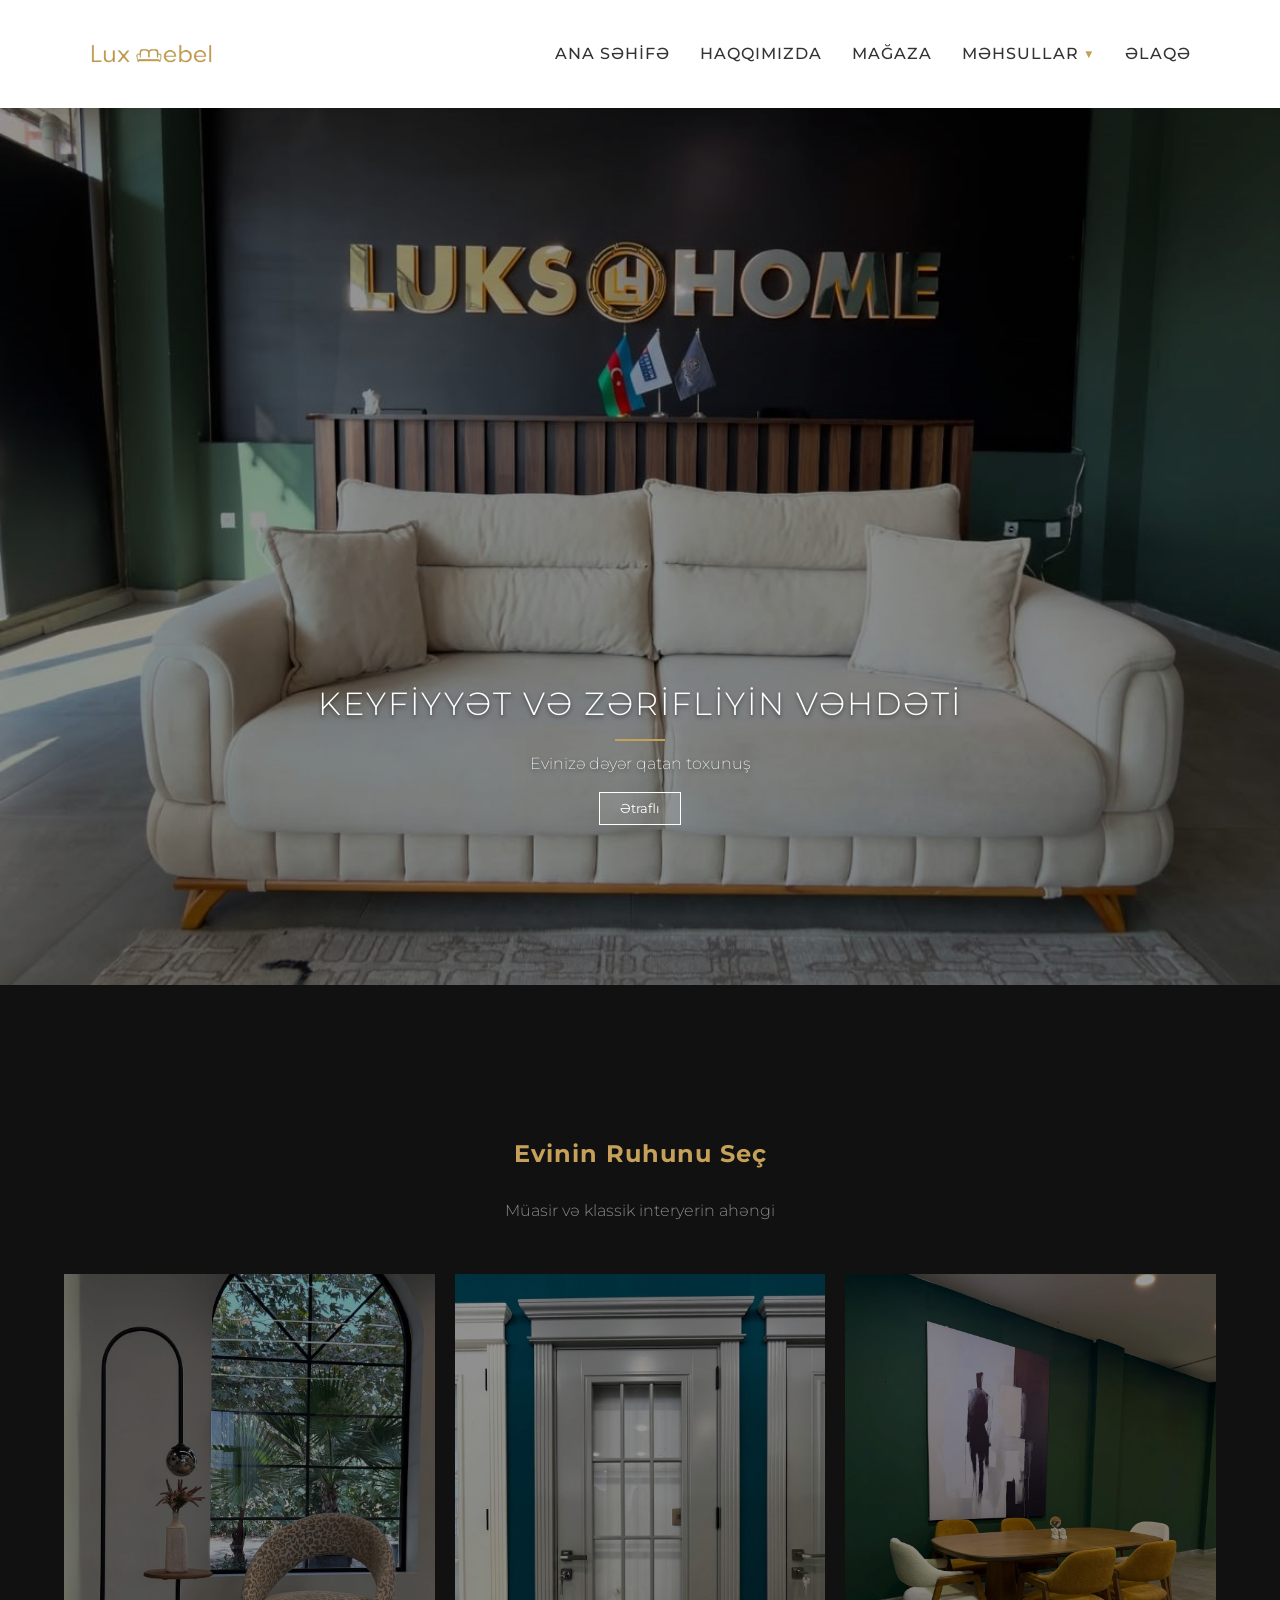
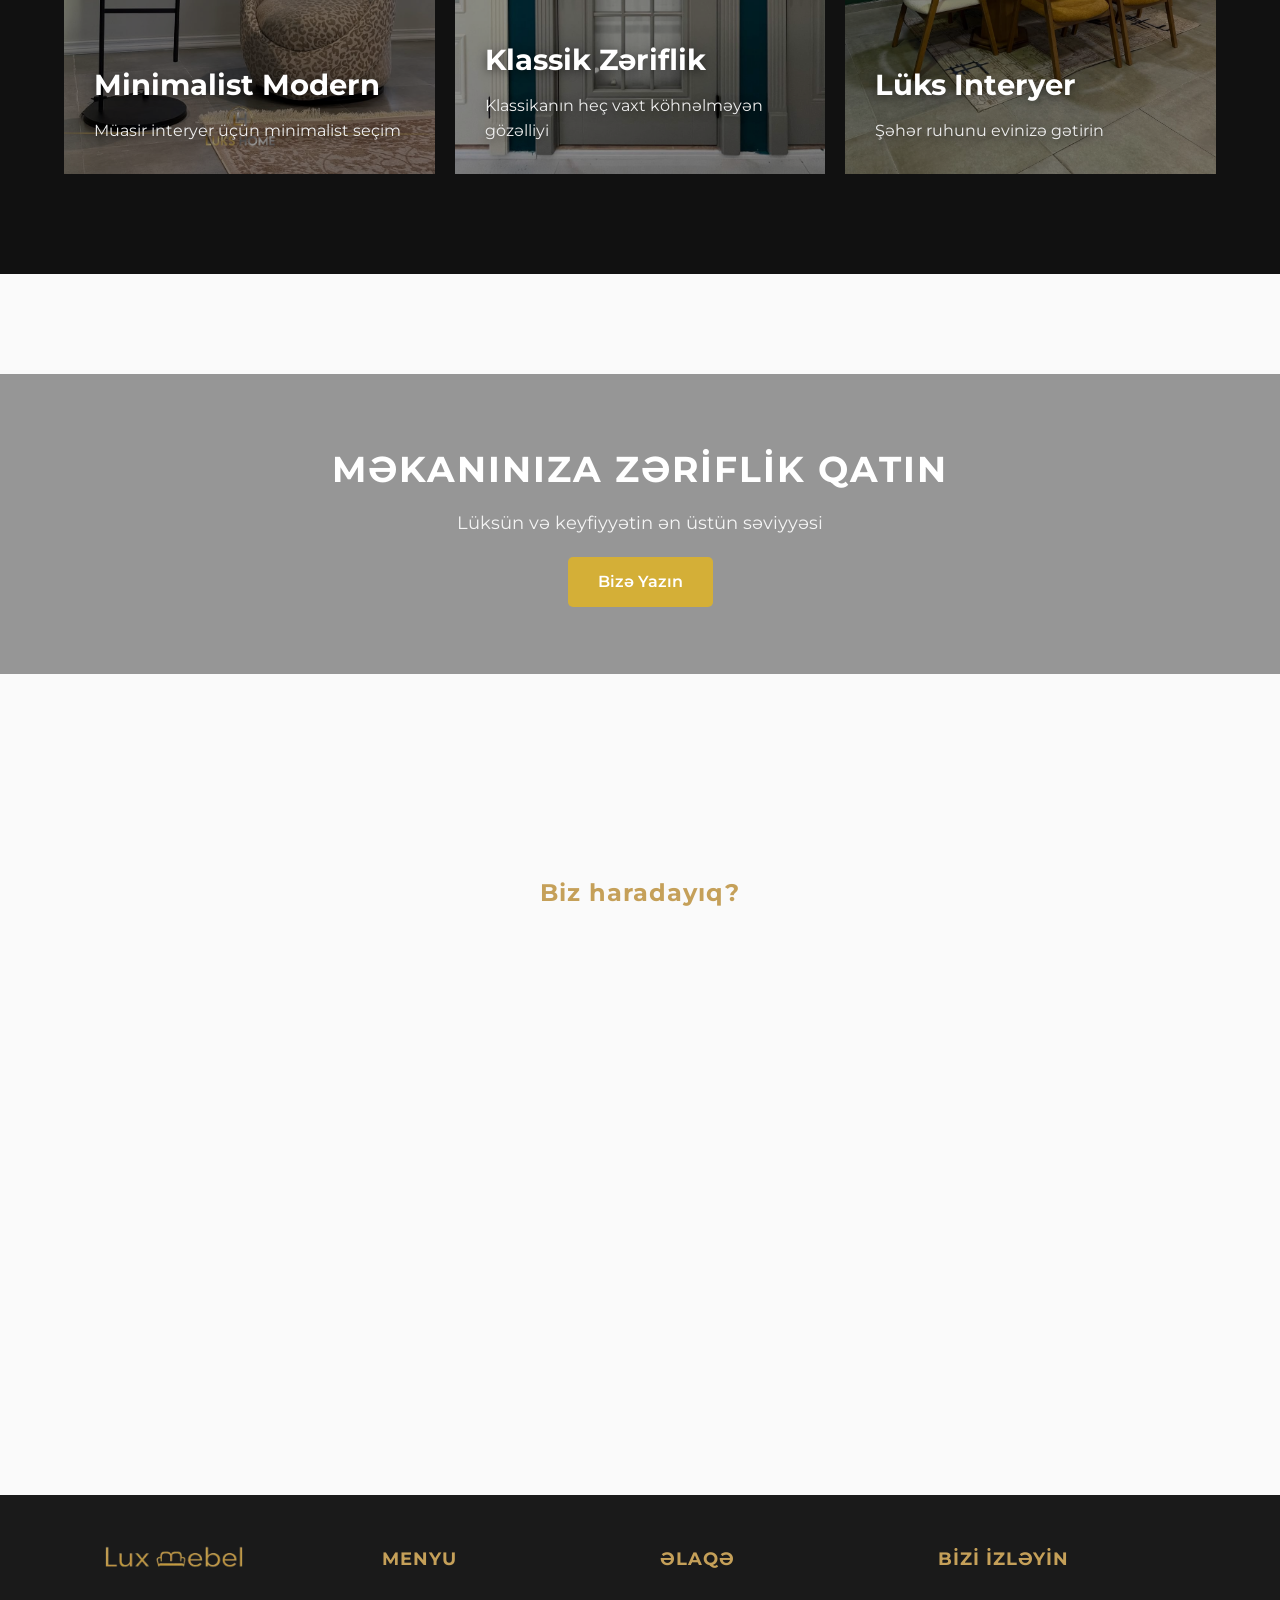
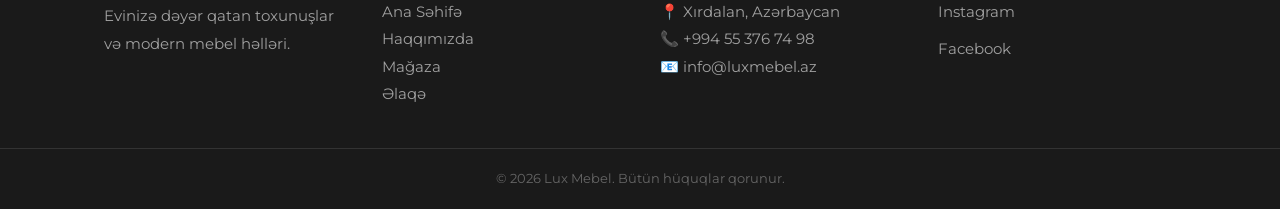
==== commit 9c772ade: "new18iyul" ====
--- a/index.html
+++ b/index.html
@@ -14,7 +14,7 @@
         <div class="container navbar-content">
             <!-- Logo -->
             <a href="../../index.html" class="logo-link">
-                <img src="./assets/photos/logo.webp" alt="Prabott Furniture Logo">
+                <img src="./assets/photos/logo.webp" alt="">
             </a>
 
             <!-- Menyu Linkləri -->
@@ -34,7 +34,7 @@
                         </div>
                     </div>
                 </li>
-                <li><a href="#">Əlaqə</a></li>
+                <li><a href="./assets/pages/elaqe.html">Əlaqə</a></li>
             </ul>
 
             <!-- Hamburger Menyu -->
@@ -63,34 +63,47 @@
 
     <section class="style-guide">
         <h2 class="section-title">Evinin Ruhunu Seç</h2>
-        <p class="section-subtitle">Hansı mühit səni daha yaxşı əks etdirir?</p>
+        <p class="section-subtitle">Müasir və klassik interyerin ahəngi</p>
 
         <div class="style-grid">
             <!-- Minimalist Modern -->
-            <div class="style-card">
+            <a href="./assets/pages/magaza.html" class="style-card"
+                style="text-decoration: none; color: inherit; display: block;">
                 <img src="./assets/photos/divanlar/pht32.jpg" alt="Minimalist Mebel">
                 <div class="content">
                     <h3>Minimalist Modern</h3>
                     <p>Müasir interyer üçün minimalist seçim</p>
                 </div>
-            </div>
+            </a>
 
             <!-- Klassik Zəriflik -->
-            <div class="style-card">
+            <a href="./assets/pages/magaza.html" class="style-card"
+                style="text-decoration: none; color: inherit; display: block;">
                 <img src="./assets/photos/qapilar/pht6.jpg" alt="Klassik Mebel">
                 <div class="content">
                     <h3>Klassik Zəriflik</h3>
                     <p>Klassikanın heç vaxt köhnəlməyən gözəlliyi</p>
                 </div>
-            </div>
+            </a>
 
             <!-- Loft & Industrial -->
-            <div class="style-card">
+            <a href="./assets/pages/magaza.html" class="style-card"
+                style="text-decoration: none; color: inherit; display: block;">
                 <img src="./assets/photos/stol_stul/pht1.jpg" alt="Loft Mebel">
                 <div class="content">
                     <h3>Lüks Interyer</h3>
                     <p>Şəhər ruhunu evinizə gətirin</p>
                 </div>
+            </a>
+        </div>
+    </section>
+
+    <section class="parallax-section">
+        <div class="parallax-overlay">
+            <div class="parallax-content">
+                <h2 class="parallax-title">Məkanınıza Zəriflik Qatın</h2>
+                <p class="parallax-desc">Lüksün və keyfiyyətin ən üstün səviyyəsi</p>
+                <a href="#elaqe" class="parallax-btn">Bizə Yazın</a>
             </div>
         </div>
     </section>
@@ -98,6 +111,9 @@
     <section class="map-section">
         <h2 class="section-title">Biz haradayıq?</h2>
         <div class="map-container">
+            <!-- Xəritənin üstünə klikləyən kimi Google Maps-ə aparan link -->
+            <a href="https://www.google.com/maps/place/Lukshome/@40.4460217,49.7499887,17z/data=!3m1!4b1!4m6!3m5!1s0x403087e63eff7283:0x799510b503e85842!8m2!3d40.4460217!4d49.7525636!16s%2Fg%2F11t6w7396j?entry=ttu"
+                target="_blank" class="map-link"></a>
             <iframe
                 src="https://www.google.com/maps/embed?pb=!1m18!1m12!1m3!1d3036.012586071477!2d49.7499887!3d40.4460217!2m3!1f0!2f0!3f0!3m2!1i1024!2i768!4f13.1!3m3!1m2!1s0x403087e63eff7283%3A0x799510b503e85842!2sLukshome!5e0!3m2!1sen!2saz!4v1690000000000!5m2!1sen!2saz"
                 width="100%" height="450" style="border:0;" allowfullscreen="" loading="lazy"></iframe>
@@ -119,6 +135,7 @@
                     <li><a href="index.html">Ana Səhifə</a></li>
                     <li><a href="./assets/pages/haqqimizda.html">Haqqımızda</a></li>
                     <li><a href="./assets/pages/magaza.html">Mağaza</a></li>
+                    <li><a href="./assets/pages/elaqe.html">Əlaqə</a></li>
                 </ul>
             </div>
 
@@ -126,7 +143,11 @@
             <div class="footer-col">
                 <h3>Əlaqə</h3>
                 <p>📍 Xırdalan, Azərbaycan</p>
-                <p>📞 +994 XX XXX XX XX</p>
+                <p>📞 +994 55 376 74 98</p>
+                <p>
+                    <a href="mailto:info@luxmebel.az" style="color: #A0A0A0; text-decoration: none;">📧
+                        info@luxmebel.az</a>
+                </p>
             </div>
 
             <!-- 4. Sosial -->
@@ -134,6 +155,7 @@
                 <h3>Bizi izləyin</h3>
                 <div class="social-icons">
                     <a href="https://www.instagram.com/lukshome.az/">Instagram</a>
+                    <a href="https://www.facebook.com/Luxmebel.az/">Facebook</a>
                 </div>
             </div>
         </div>
--- a/style.css
+++ b/style.css
@@ -542,6 +542,82 @@
 
 /* ########################### */
 
+
+/* parallax-section */
+
+.parallax-section {
+    width: 100%;
+    height: 400px;
+    /* Görünən hissənin boyu */
+
+    /* Şəkli buraya əlavə et (şəkilin adını dəyişməyi unutma!) */
+    background-image: url('./assets/photos/divanlar/pht6.jpg');
+
+    /* Parallax effekti üçün vacib olanlar */
+    background-attachment: fixed;
+    background-position: center;
+    background-repeat: no-repeat;
+    background-size: cover;
+
+    position: relative;
+    margin: 50px 0;
+    /* Digər bölmələrdən boşluq */
+}
+
+/* Şəklin üzərinə qoyulan qaranlıq təbəqə (yazını oxunaqlı etmək üçün) */
+.parallax-overlay {
+    width: 100%;
+    height: 100%;
+    background: rgba(0, 0, 0, 0.4);
+    /* 40% qaranlıq */
+    display: flex;
+    justify-content: center;
+    align-items: center;
+}
+
+/* Yazıların stili */
+.parallax-content {
+    text-align: center;
+    color: #fff;
+    padding: 20px;
+}
+
+.parallax-title {
+    font-size: 36px;
+    margin-bottom: 10px;
+    text-transform: uppercase;
+    letter-spacing: 2px;
+}
+
+.parallax-desc {
+    font-size: 18px;
+    margin-bottom: 20px;
+    opacity: 0.9;
+}
+
+.parallax-btn {
+    display: inline-block;
+    padding: 12px 30px;
+    background: #d4af37;
+    /* Qızılı rəng */
+    color: #fff;
+    text-decoration: none;
+    border-radius: 5px;
+    transition: 0.3s;
+    font-weight: 600;
+}
+
+.parallax-btn:hover {
+    background: #fff;
+    color: #d4af37;
+}
+
+
+
+/* ################### */
+
+
+
 /* maps */
 
 .map-section {
@@ -562,13 +638,22 @@
 
 /* Xəritəni çərçivəyə salmaq üçün */
 .map-container {
-    max-width: 1000px;
-    /* Ekranı tam doldurmaması üçün */
-    margin: 0 auto;
-    /* Ortalaması üçün */
-    border-radius: 20px;
-    overflow: hidden;
-    box-shadow: 0 10px 20px rgba(0, 0, 0, 0.1);
+    position: relative;
+    /* Linkin xəritənin üstündə durması üçün vacibdir */
+    display: block;
+    width: 100%;
+}
+
+.map-link {
+    position: absolute;
+    top: 0;
+    left: 0;
+    width: 100%;
+    height: 100%;
+    z-index: 10;
+    /* Xəritənin üzərində görünməz bir qat yaradır */
+    background: transparent;
+    /* Görünməzdir */
 }
 
 .map-container iframe {
@@ -602,7 +687,8 @@
     padding: 0 5%;
     max-width: 1200px;
     margin: 0 auto;
-    align-items: start; /* Bütün sütunları yuxarıdan eyni xəttə düzür */
+    align-items: start;
+    /* Bütün sütunları yuxarıdan eyni xəttə düzür */
 }
 
 /* Birinci sütun: Loqonu başlıqla eyni xəttə gətirən kod */
@@ -618,8 +704,10 @@
     display: block;
     width: 200px;
     height: auto;
-    margin-left: -30px; /* Sola daha çox çəkmək üçün bu rəqəmi -15, -20 və ya daha çox edə bilərsən */
-    margin-top: -15px;  /* Yuxarıdan hizalamaq üçün */
+    margin-left: -30px;
+    /* Sola daha çox çəkmək üçün bu rəqəmi -15, -20 və ya daha çox edə bilərsən */
+    margin-top: -15px;
+    /* Yuxarıdan hizalamaq üçün */
     margin-bottom: 15px;
 }
 
@@ -645,6 +733,27 @@
     transition: 0.3s;
     text-align: left;
     /* Mətnlərin sola tam hizalanması */
+}
+
+.social-icons {
+    display: flex;
+    flex-direction: column;
+    /* Linkləri alt-alta düzür */
+    align-items: flex-start;
+    /* Sola hizalayır */
+    gap: 10px;
+    /* Aralarındakı boşluq */
+}
+
+/* Linklərin stili üçün */
+.social-icons a {
+    display: block;
+    /* Tam blok kimi davranması üçün */
+    font-size: 0.95rem;
+    line-height: 1.8;
+    color: #a0a0a0;
+    text-decoration: none;
+    transition: 0.3s;
 }
 
 /* Siyahı */
@@ -798,25 +907,55 @@
     }
 
     .footer-container {
-        grid-template-columns: 1fr; /* Sütunları alt-alta düzür */
-        text-align: left !important; /* Mətnləri mərkəzləşdirmir, sola çəkir */
-        padding-left: 5% !important; /* Sol tərəfdən bir az boşluq saxlayır */
-    }
-
-    .footer-col:first-child, 
+        grid-template-columns: 1fr;
+        /* Sütunları alt-alta düzür */
+        text-align: left !important;
+        /* Mətnləri mərkəzləşdirmir, sola çəkir */
+        padding-left: 5% !important;
+        /* Sol tərəfdən bir az boşluq saxlayır */
+    }
+
+    .footer-col:first-child,
     .footer-col {
-        align-items: flex-start !important; /* Hər şeyi sola sıxır */
+        align-items: flex-start !important;
+        /* Hər şeyi sola sıxır */
         text-align: left !important;
     }
 
     .footer-logo {
-        margin-left: -30px !important; /* Şəkli sola tam yapışdırır */
+        margin-left: -30px !important;
+        /* Şəkli sola tam yapışdırır */
         margin-top: 0;
     }
 
-    .footer-col p, 
+    .footer-col p,
     .footer-col ul li a {
         text-align: left !important;
+    }
+
+    .parallax-title {
+        font-size: 26px;
+        margin-bottom: 10px;
+        text-transform: uppercase;
+        letter-spacing: 2px;
+    }
+
+    .parallax-desc {
+        font-size: 13px;
+        margin-bottom: 20px;
+        opacity: 0.9;
+    }
+
+    .parallax-btn {
+        display: inline-block;
+        padding: 12px 30px;
+        background: #d4af37;
+        /* Qızılı rəng */
+        color: #fff;
+        text-decoration: none;
+        border-radius: 5px;
+        transition: 0.3s;
+        font-weight: 600;
     }
 }
 
